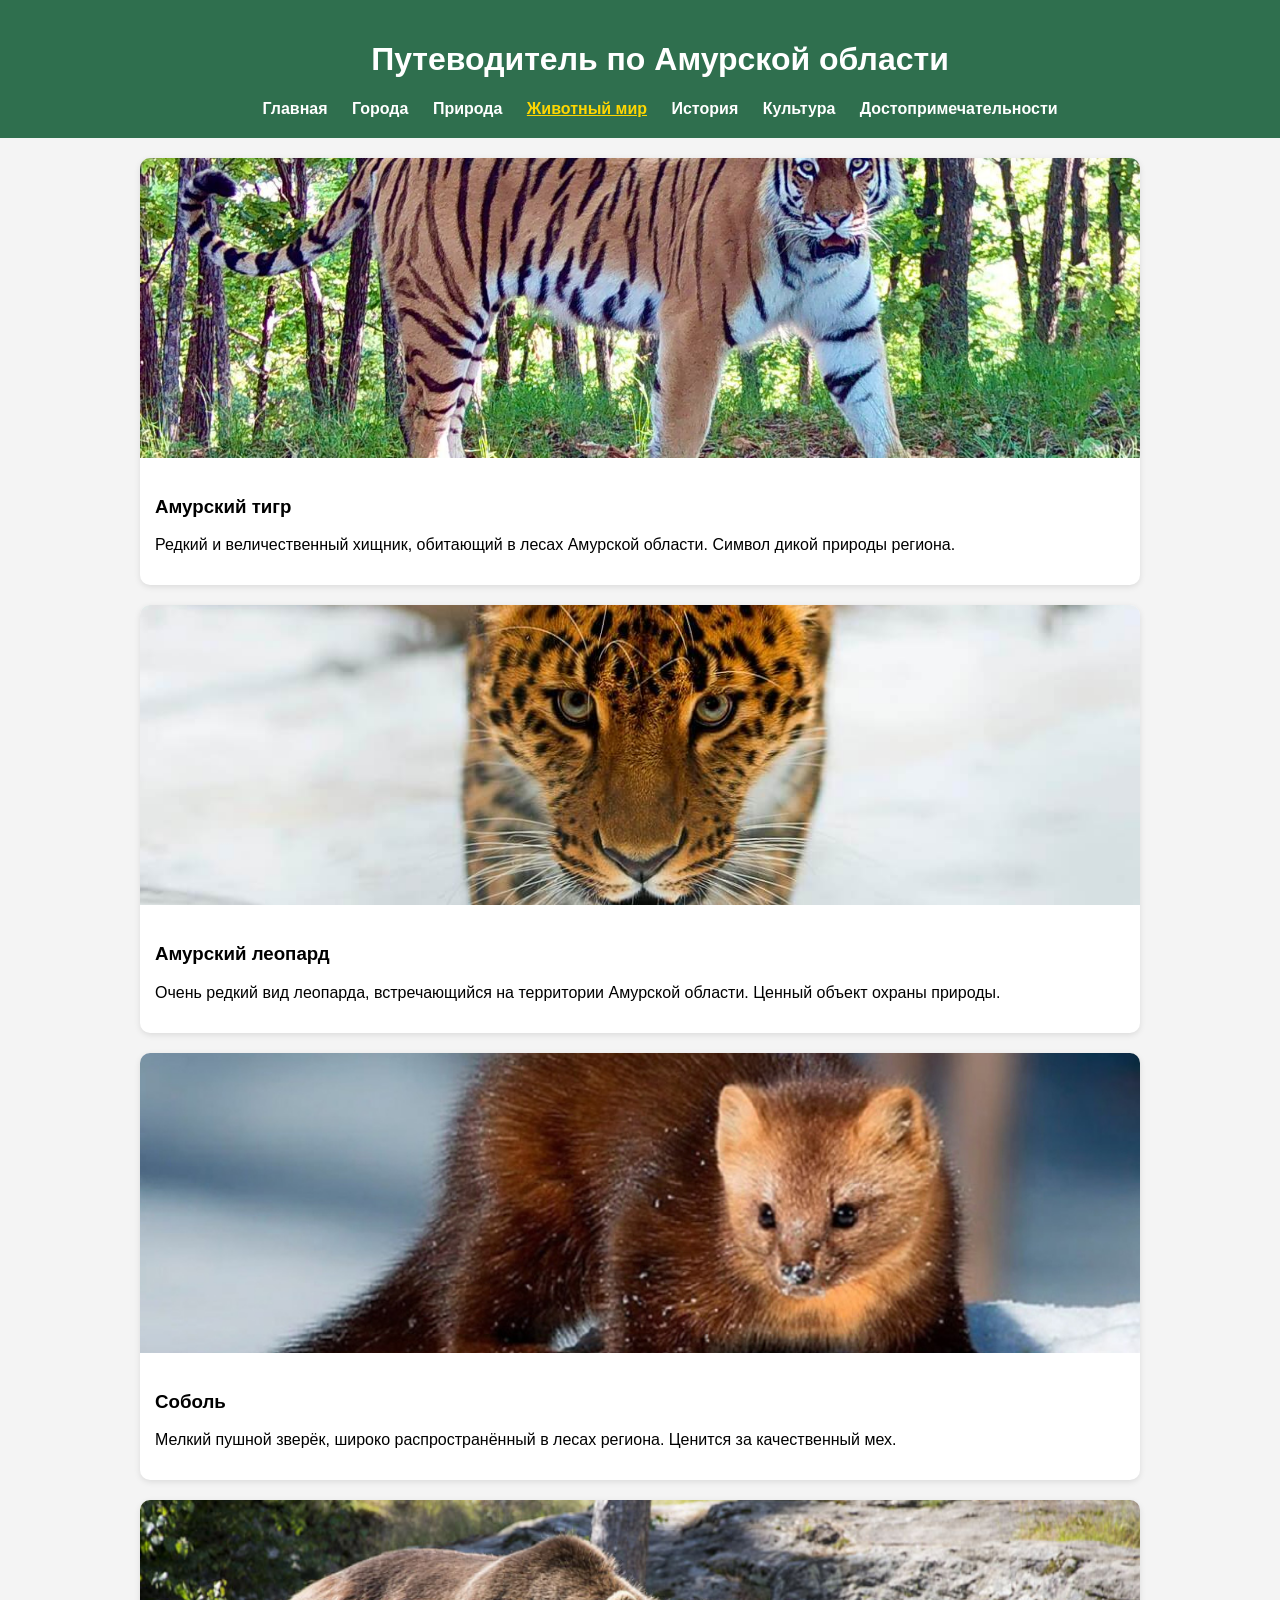
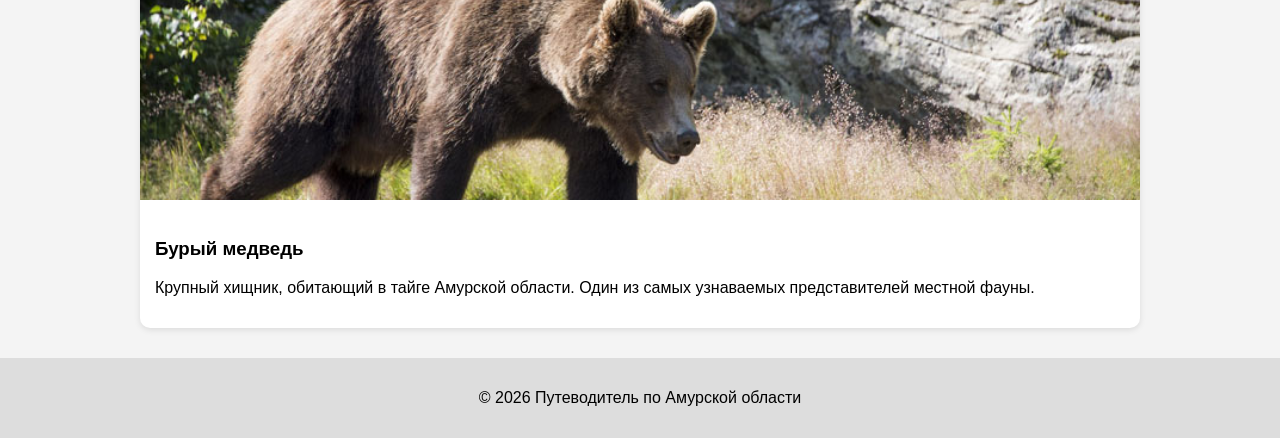
==== animals.html @ 41218011 "Add files via upload" ====
<!DOCTYPE html>
<html lang="ru">
<head>
    <meta charset="UTF-8">
    <title>Животный мир - Путеводитель по Амурской области</title>
    <style>
        body {
            font-family: Arial, sans-serif;
            margin: 0;
            background-color: #f4f4f4;
        }

        header {
            background-color: #2f6f4e;
            color: white;
            padding: 20px;
            text-align: center;
            position: fixed;
            top: 0;
            width: 100%;
            z-index: 1000;
        }

        nav {
            margin-top: 10px;
        }

        nav a {
            color: white;
            text-decoration: none;
            margin: 0 10px;
            font-weight: bold;
        }

        nav a:hover {
            text-decoration: underline;
        }

        nav a.active {
            color: #ffd700;
            text-decoration: underline;
        }

        .container {
            max-width: 1000px;
            margin: 100px auto 20px auto; /* отступ сверху под меню */
            padding-top: 10px;
        }

        h2 {
            padding-top: 60px; /* учитываем фиксированное меню */
            margin-top: -60px; /* корректный переход по якорю */
        }

        .place {
            background: white;
            border-radius: 10px;
            overflow: hidden;
            margin-bottom: 20px;
            box-shadow: 0 2px 6px rgba(0,0,0,0.1);
        }

        .place img {
            width: 100%;
            height: 300px;
            object-fit: cover;
        }

        .place-content {
            padding: 15px;
        }

        footer {
            text-align: center;
            padding: 15px;
            background: #ddd;
            margin-top: 30px;
        }
    </style>
</head>
<body>

<header>
    <h1>Путеводитель по Амурской области</h1>
    <nav>
        <a href="index.html">Главная</a>
        <a href="cities.html">Города</a>
        <a href="nature.html">Природа</a>
        <a href="animals.html" class="active">Животный мир</a>
        <a href="history.html">История</a>
        <a href="culture.html">Культура</a>
        <a href="sights.html">Достопримечательности</a>
    </nav>
</header>

<div class="container">
    <h2 id="animals">Животный мир Амурской области</h2>

    <div class="place">
        <img src="images/tiger.jpg" alt="Амурский тигр">
        <div class="place-content">
            <h3>Амурский тигр</h3>
            <p>Редкий и величественный хищник, обитающий в лесах Амурской области. Символ дикой природы региона.</p>
        </div>
    </div>

    <div class="place">
        <img src="images/leopard.jpg" alt="Амурский леопард">
        <div class="place-content">
            <h3>Амурский леопард</h3>
            <p>Очень редкий вид леопарда, встречающийся на территории Амурской области. Ценный объект охраны природы.</p>
        </div>
    </div>

    <div class="place">
        <img src="images/sable.jpg" alt="Соболь">
        <div class="place-content">
            <h3>Соболь</h3>
            <p>Мелкий пушной зверёк, широко распространённый в лесах региона. Ценится за качественный мех.</p>
        </div>
    </div>

    <div class="place">
        <img src="images/bear.jpg" alt="Медведь">
        <div class="place-content">
            <h3>Бурый медведь</h3>
            <p>Крупный хищник, обитающий в тайге Амурской области. Один из самых узнаваемых представителей местной фауны.</p>
        </div>
    </div>

</div>

<footer>
    <p>© 2026 Путеводитель по Амурской области</p>
</footer>

</body>
</html>
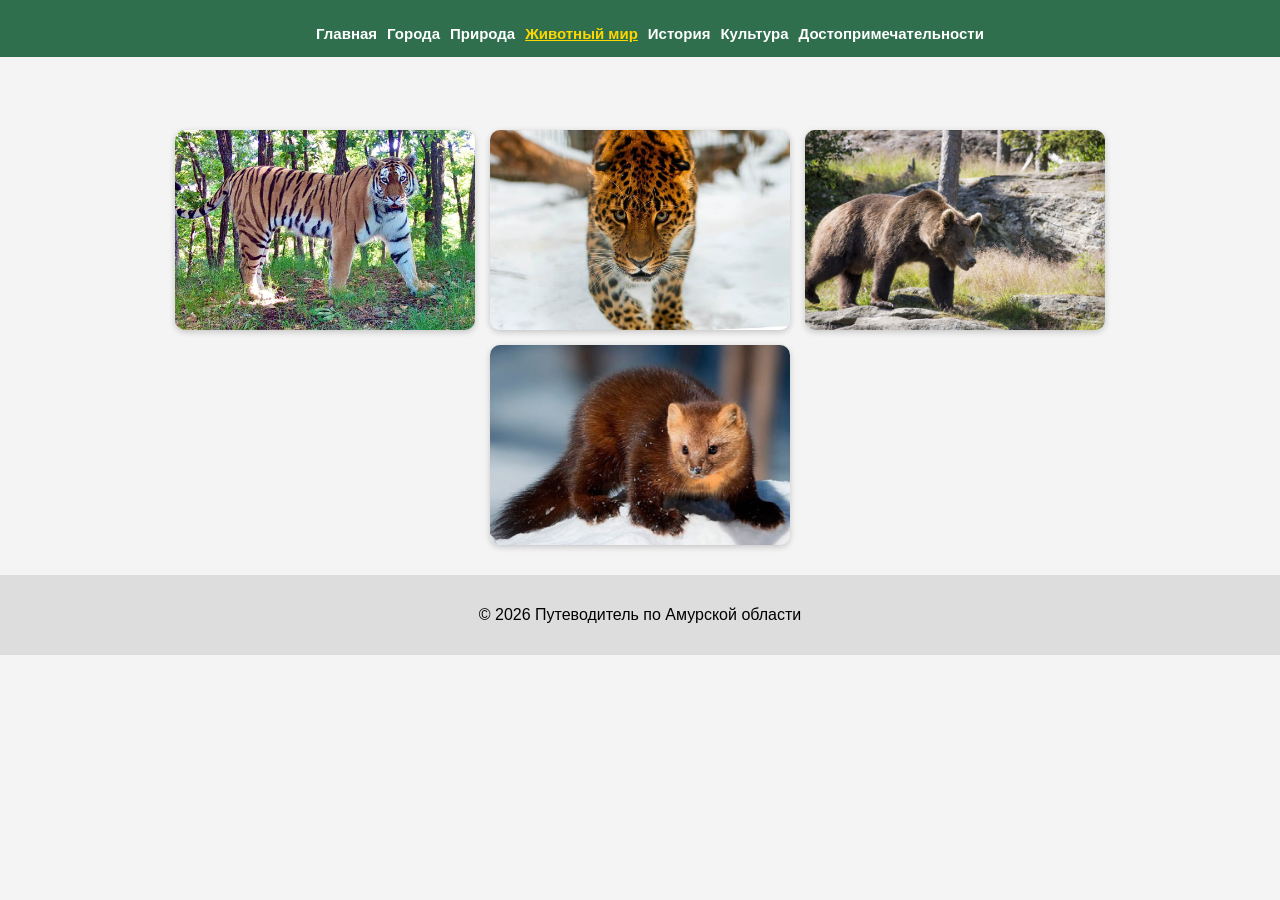
==== commit cba73ffa: "Add files via upload" ====
--- a/animals.html
+++ b/animals.html
@@ -2,86 +2,18 @@
 <html lang="ru">
 <head>
     <meta charset="UTF-8">
+    <meta name="viewport" content="width=device-width, initial-scale=1.0">
     <title>Животный мир - Путеводитель по Амурской области</title>
-    <style>
-        body {
-            font-family: Arial, sans-serif;
-            margin: 0;
-            background-color: #f4f4f4;
-        }
 
-        header {
-            background-color: #2f6f4e;
-            color: white;
-            padding: 20px;
-            text-align: center;
-            position: fixed;
-            top: 0;
-            width: 100%;
-            z-index: 1000;
-        }
-
-        nav {
-            margin-top: 10px;
-        }
-
-        nav a {
-            color: white;
-            text-decoration: none;
-            margin: 0 10px;
-            font-weight: bold;
-        }
-
-        nav a:hover {
-            text-decoration: underline;
-        }
-
-        nav a.active {
-            color: #ffd700;
-            text-decoration: underline;
-        }
-
-        .container {
-            max-width: 1000px;
-            margin: 100px auto 20px auto; /* отступ сверху под меню */
-            padding-top: 10px;
-        }
-
-        h2 {
-            padding-top: 60px; /* учитываем фиксированное меню */
-            margin-top: -60px; /* корректный переход по якорю */
-        }
-
-        .place {
-            background: white;
-            border-radius: 10px;
-            overflow: hidden;
-            margin-bottom: 20px;
-            box-shadow: 0 2px 6px rgba(0,0,0,0.1);
-        }
-
-        .place img {
-            width: 100%;
-            height: 300px;
-            object-fit: cover;
-        }
-
-        .place-content {
-            padding: 15px;
-        }
-
-        footer {
-            text-align: center;
-            padding: 15px;
-            background: #ddd;
-            margin-top: 30px;
-        }
-    </style>
+    <link rel="stylesheet" href="css/style.css">
 </head>
 <body>
 
+<div id="splash">
+    <h1>Амурская область</h1>
+</div>
+
 <header>
-    <h1>Путеводитель по Амурской области</h1>
     <nav>
         <a href="index.html">Главная</a>
         <a href="cities.html">Города</a>
@@ -94,39 +26,18 @@
 </header>
 
 <div class="container">
-    <h2 id="animals">Животный мир Амурской области</h2>
-
-    <div class="place">
-        <img src="images/tiger.jpg" alt="Амурский тигр">
-        <div class="place-content">
-            <h3>Амурский тигр</h3>
-            <p>Редкий и величественный хищник, обитающий в лесах Амурской области. Символ дикой природы региона.</p>
-        </div>
-    </div>
-
-    <div class="place">
-        <img src="images/leopard.jpg" alt="Амурский леопард">
-        <div class="place-content">
-            <h3>Амурский леопард</h3>
-            <p>Очень редкий вид леопарда, встречающийся на территории Амурской области. Ценный объект охраны природы.</p>
-        </div>
-    </div>
-
-    <div class="place">
-        <img src="images/sable.jpg" alt="Соболь">
-        <div class="place-content">
-            <h3>Соболь</h3>
-            <p>Мелкий пушной зверёк, широко распространённый в лесах региона. Ценится за качественный мех.</p>
-        </div>
-    </div>
-
-    <div class="place">
-        <img src="images/bear.jpg" alt="Медведь">
-        <div class="place-content">
-            <h3>Бурый медведь</h3>
-            <p>Крупный хищник, обитающий в тайге Амурской области. Один из самых узнаваемых представителей местной фауны.</p>
-        </div>
-    </div>
+    <div class="place" style="animation-delay:0s;">
+<img src="images/tiger.jpg" alt="Амурский тигр">
+</div>
+    <div class="place" style="animation-delay:0.1s;">
+<img src="images/leopard.jpg" alt="Амурский леопард">
+</div>
+    <div class="place" style="animation-delay:0.2s;">
+<img src="images/bear.jpg" alt="Медведь">
+</div>
+    <div class="place" style="animation-delay:0.3s;">
+<img src="images/sable.jpg" alt="Соболь">
+</div>
 
 </div>
 
--- a/css/style.css
+++ b/css/style.css
@@ -0,0 +1,148 @@
+/* Общие стили */
+body {
+    font-family: Arial, sans-serif;
+    margin: 0;
+    background-color: #f4f4f4;
+}
+
+header {
+    background-color: #2f6f4e;
+    color: white;
+    padding: 15px 10px;
+    text-align: center;
+    position: fixed;
+    top: 0;
+    width: 100%;
+    z-index: 1000;
+}
+
+header h1 {
+    margin: 0;
+    font-size: 24px;
+}
+
+nav {
+    margin-top: 10px;
+    display: flex;
+    flex-wrap: wrap;
+    justify-content: center;
+    gap: 10px;
+}
+
+nav a {
+    color: white;
+    text-decoration: none;
+    font-weight: bold;
+    font-size: 15px;
+}
+
+nav a:hover {
+    text-decoration: underline;
+}
+
+nav a.active {
+    color: #ffd700;
+    text-decoration: underline;
+}
+
+.container {
+    max-width: 1200px;
+    margin: 130px auto 20px auto;
+    display: flex;
+    flex-wrap: wrap;
+    gap: 15px;
+    justify-content: center;
+    padding: 0 10px;
+}
+
+.place {
+    width: 300px;
+    height: 200px;
+    overflow: hidden;
+    border-radius: 10px;
+    box-shadow: 0 2px 6px rgba(0,0,0,0.2);
+    transition: transform 0.5s, box-shadow 0.5s;
+    cursor: pointer;
+    opacity: 0;
+    transform: translateY(20px);
+    animation: fadeInUp 0.8s forwards;
+}
+
+.place img {
+    width: 100%;
+    height: 100%;
+    object-fit: cover;
+    transition: transform 0.5s;
+}
+
+.place:hover {
+    transform: scale(1.05);
+    box-shadow: 0 8px 20px rgba(0,0,0,0.3);
+}
+
+.place:hover img {
+    transform: scale(1.1) rotate(2deg);
+}
+
+@keyframes fadeInUp {
+    to {
+        opacity: 1;
+        transform: translateY(0);
+    }
+}
+
+footer {
+    text-align: center;
+    padding: 15px;
+    background: #ddd;
+    margin-top: 30px;
+}
+
+/* 📱 Адаптация под телефоны */
+@media (max-width: 768px) {
+    header h1 {
+        font-size: 20px;
+    }
+
+    nav a {
+        font-size: 14px;
+    }
+
+    .place {
+        width: 100%;
+        max-width: 350px;
+        height: 220px;
+    }
+}
+
+/* Экран-заставка */
+#splash {
+    position: fixed;
+    top: 0;
+    left: 0;
+    width: 100%;
+    height: 100%;
+    background-color: #2f6f4e;
+    display: flex;
+    align-items: center;
+    justify-content: center;
+    z-index: 2000;
+    animation: splashFade 1.5s forwards;
+}
+
+#splash h1 {
+    color: white;
+    font-size: 32px;
+    animation: zoomIn 1s ease;
+}
+
+@keyframes splashFade {
+    0%   { opacity: 1; }
+    70%  { opacity: 1; }
+    100% { opacity: 0; visibility: hidden; }
+}
+
+@keyframes zoomIn {
+    from { transform: scale(0.8); }
+    to   { transform: scale(1); }
+}
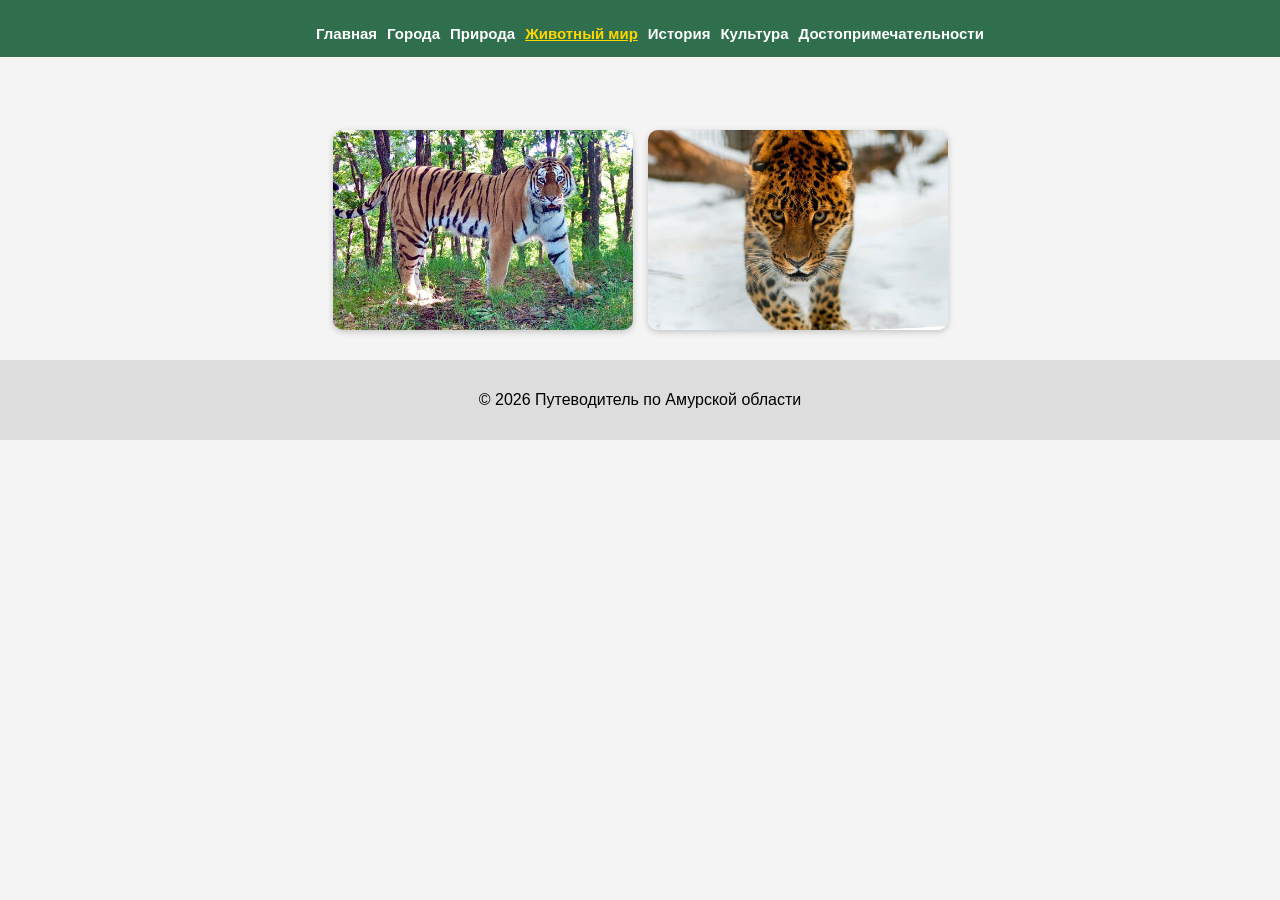
==== commit bb0cfbb4: "Add files via upload" ====
--- a/animals.html
+++ b/animals.html
@@ -3,8 +3,7 @@
 <head>
     <meta charset="UTF-8">
     <meta name="viewport" content="width=device-width, initial-scale=1.0">
-    <title>Животный мир - Путеводитель по Амурской области</title>
-
+    <title>Животный мир - Амурская область</title>
     <link rel="stylesheet" href="css/style.css">
 </head>
 <body>
@@ -27,23 +26,29 @@
 
 <div class="container">
     <div class="place" style="animation-delay:0s;">
-<img src="images/tiger.jpg" alt="Амурский тигр">
-</div>
+        <img src="images/tiger.jpg" alt="Амурский тигр">
+    </div>
     <div class="place" style="animation-delay:0.1s;">
-<img src="images/leopard.jpg" alt="Амурский леопард">
-</div>
-    <div class="place" style="animation-delay:0.2s;">
-<img src="images/bear.jpg" alt="Медведь">
-</div>
-    <div class="place" style="animation-delay:0.3s;">
-<img src="images/sable.jpg" alt="Соболь">
-</div>
-
+        <img src="images/leopard.jpg" alt="Ирбис (леопард)">
+    </div>
 </div>
 
 <footer>
     <p>© 2026 Путеводитель по Амурской области</p>
 </footer>
 
+<script>
+document.addEventListener('DOMContentLoaded', function() {
+    const splash = document.getElementById('splash');
+    if (!sessionStorage.getItem('splashShown')) {
+        sessionStorage.setItem('splashShown', 'true');
+        setTimeout(() => splash.classList.add('fade-out'), 1000);
+        setTimeout(() => splash.style.display = 'none', 2000);
+    } else {
+        splash.style.display = 'none';
+    }
+});
+</script>
+
 </body>
 </html>
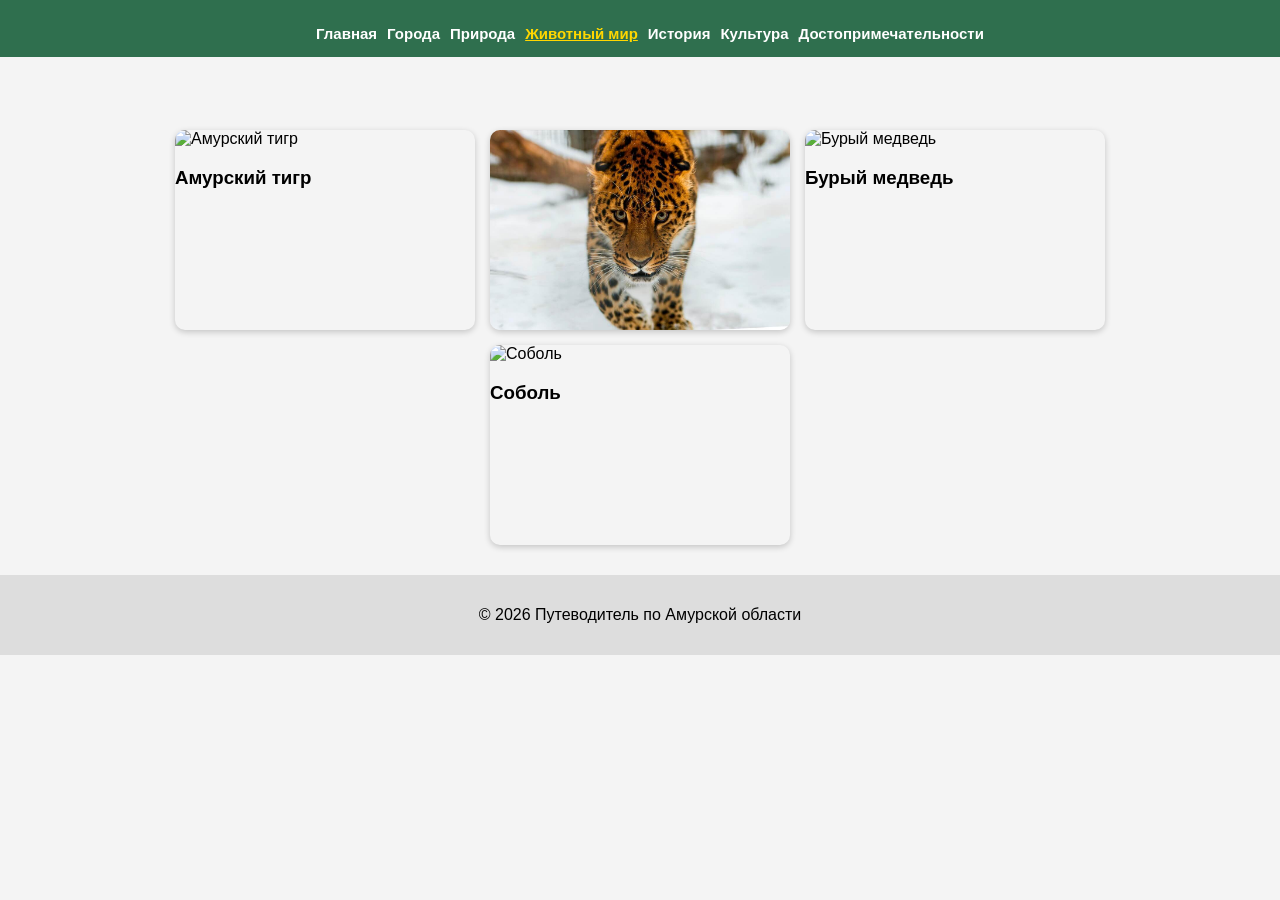
==== commit b25c3ac7: "Add files via upload" ====
--- a/animals.html
+++ b/animals.html
@@ -8,9 +8,7 @@
 </head>
 <body>
 
-<div id="splash">
-    <h1>Амурская область</h1>
-</div>
+<div id="splash"><h1>Амурская область</h1></div>
 
 <header>
     <nav>
@@ -26,10 +24,20 @@
 
 <div class="container">
     <div class="place" style="animation-delay:0s;">
-        <img src="images/tiger.jpg" alt="Амурский тигр">
+        <img src="images/amur_tiger.jpg" alt="Амурский тигр">
+        <div class="place-content"><h3>Амурский тигр</h3></div>
     </div>
     <div class="place" style="animation-delay:0.1s;">
-        <img src="images/leopard.jpg" alt="Ирбис (леопард)">
+        <img src="images/leopard.jpg" alt="Дальневосточный леопард">
+        <div class="place-content"><h3>Дальневосточный леопард</h3></div>
+    </div>
+    <div class="place" style="animation-delay:0.2s;">
+        <img src="images/brown_bear.jpg" alt="Бурый медведь">
+        <div class="place-content"><h3>Бурый медведь</h3></div>
+    </div>
+    <div class="place" style="animation-delay:0.3s;">
+        <img src="images/sobol.jpg" alt="Соболь">
+        <div class="place-content"><h3>Соболь</h3></div>
     </div>
 </div>
 
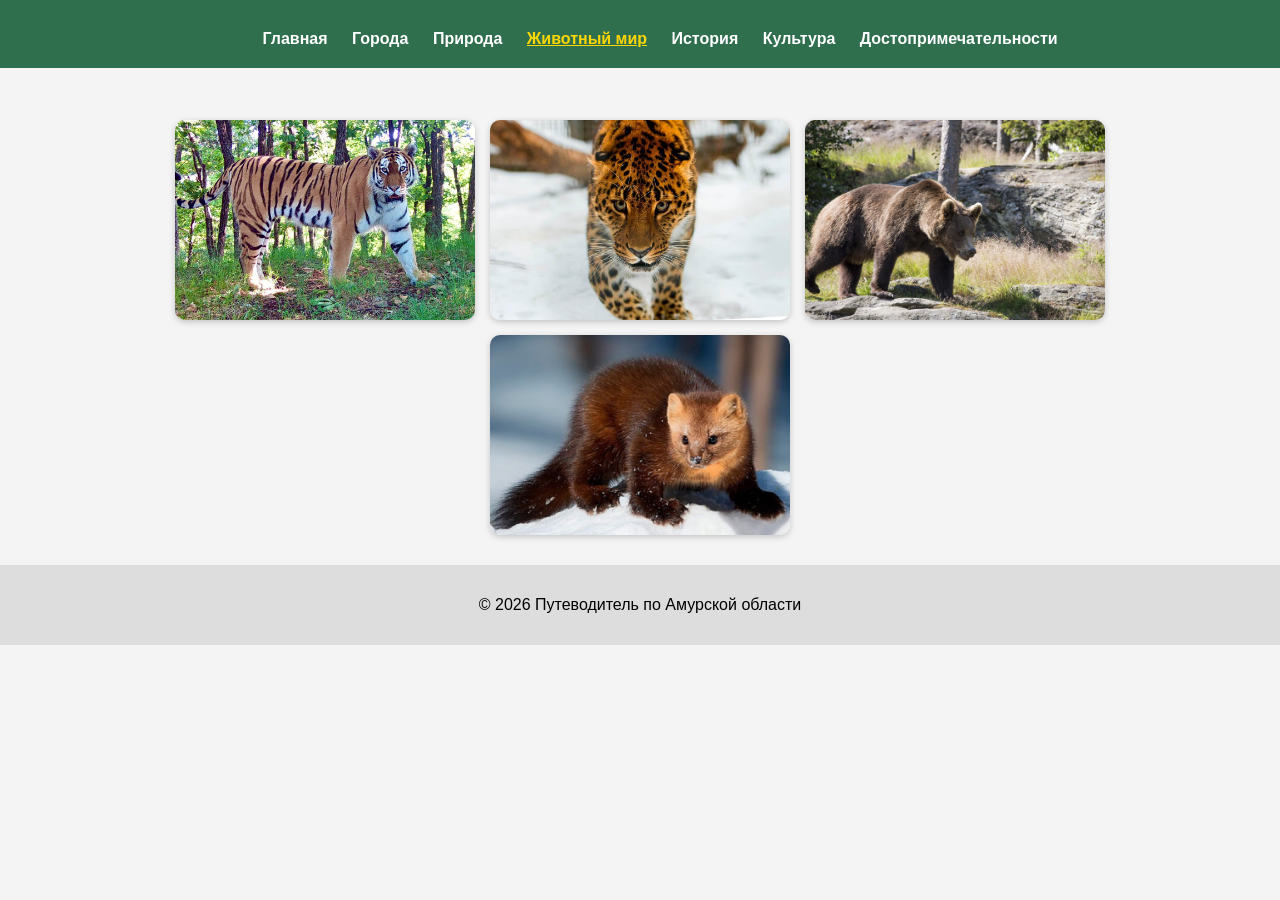
==== commit 137d67f7: "Add files via upload" ====
--- a/animals.html
+++ b/animals.html
@@ -3,12 +3,10 @@
 <head>
     <meta charset="UTF-8">
     <meta name="viewport" content="width=device-width, initial-scale=1.0">
-    <title>Животный мир - Амурская область</title>
+    <title>Животный мир - Путеводитель по Амурской области</title>
     <link rel="stylesheet" href="css/style.css">
 </head>
 <body>
-
-<div id="splash"><h1>Амурская область</h1></div>
 
 <header>
     <nav>
@@ -23,40 +21,27 @@
 </header>
 
 <div class="container">
-    <div class="place" style="animation-delay:0s;">
+    <a href="#" class="place" style="animation-delay:0s;">
         <img src="images/amur_tiger.jpg" alt="Амурский тигр">
-        <div class="place-content"><h3>Амурский тигр</h3></div>
-    </div>
-    <div class="place" style="animation-delay:0.1s;">
-        <img src="images/leopard.jpg" alt="Дальневосточный леопард">
-        <div class="place-content"><h3>Дальневосточный леопард</h3></div>
-    </div>
-    <div class="place" style="animation-delay:0.2s;">
+        <div class="place-content">Амурский тигр</div>
+    </a>
+    <a href="#" class="place" style="animation-delay:0.1s;">
+        <img src="images/far_east_leopard.jpg" alt="Дальневосточный леопард">
+        <div class="place-content">Дальневосточный леопард</div>
+    </a>
+    <a href="#" class="place" style="animation-delay:0.2s;">
         <img src="images/brown_bear.jpg" alt="Бурый медведь">
-        <div class="place-content"><h3>Бурый медведь</h3></div>
-    </div>
-    <div class="place" style="animation-delay:0.3s;">
+        <div class="place-content">Бурый медведь</div>
+    </a>
+    <a href="#" class="place" style="animation-delay:0.3s;">
         <img src="images/sobol.jpg" alt="Соболь">
-        <div class="place-content"><h3>Соболь</h3></div>
-    </div>
+        <div class="place-content">Соболь</div>
+    </a>
 </div>
 
 <footer>
     <p>© 2026 Путеводитель по Амурской области</p>
 </footer>
 
-<script>
-document.addEventListener('DOMContentLoaded', function() {
-    const splash = document.getElementById('splash');
-    if (!sessionStorage.getItem('splashShown')) {
-        sessionStorage.setItem('splashShown', 'true');
-        setTimeout(() => splash.classList.add('fade-out'), 1000);
-        setTimeout(() => splash.style.display = 'none', 2000);
-    } else {
-        splash.style.display = 'none';
-    }
-});
-</script>
-
 </body>
 </html>
--- a/css/style.css
+++ b/css/style.css
@@ -1,4 +1,3 @@
-/* Общие стили */
 body {
     font-family: Arial, sans-serif;
     margin: 0;
@@ -8,7 +7,7 @@
 header {
     background-color: #2f6f4e;
     color: white;
-    padding: 15px 10px;
+    padding: 20px;
     text-align: center;
     position: fixed;
     top: 0;
@@ -16,24 +15,15 @@
     z-index: 1000;
 }
 
-header h1 {
-    margin: 0;
-    font-size: 24px;
-}
-
 nav {
     margin-top: 10px;
-    display: flex;
-    flex-wrap: wrap;
-    justify-content: center;
-    gap: 10px;
 }
 
 nav a {
     color: white;
     text-decoration: none;
+    margin: 0 10px;
     font-weight: bold;
-    font-size: 15px;
 }
 
 nav a:hover {
@@ -47,12 +37,11 @@
 
 .container {
     max-width: 1200px;
-    margin: 130px auto 20px auto;
+    margin: 120px auto 20px auto;
     display: flex;
     flex-wrap: wrap;
     gap: 15px;
     justify-content: center;
-    padding: 0 10px;
 }
 
 .place {
@@ -63,6 +52,7 @@
     box-shadow: 0 2px 6px rgba(0,0,0,0.2);
     transition: transform 0.5s, box-shadow 0.5s;
     cursor: pointer;
+    position: relative;
     opacity: 0;
     transform: translateY(20px);
     animation: fadeInUp 0.8s forwards;
@@ -84,6 +74,27 @@
     transform: scale(1.1) rotate(2deg);
 }
 
+/* Текст при наведении */
+.place-content {
+    position: absolute;
+    bottom: 0;
+    left: 0;
+    right: 0;
+    background: rgba(0, 0, 0, 0.6);
+    color: #fff;
+    font-size: 16px;
+    text-align: center;
+    padding: 8px 0;
+    opacity: 0;
+    transform: translateY(100%);
+    transition: opacity 0.3s, transform 0.3s;
+}
+
+.place:hover .place-content {
+    opacity: 1;
+    transform: translateY(0);
+}
+
 @keyframes fadeInUp {
     to {
         opacity: 1;
@@ -97,52 +108,3 @@
     background: #ddd;
     margin-top: 30px;
 }
-
-/* 📱 Адаптация под телефоны */
-@media (max-width: 768px) {
-    header h1 {
-        font-size: 20px;
-    }
-
-    nav a {
-        font-size: 14px;
-    }
-
-    .place {
-        width: 100%;
-        max-width: 350px;
-        height: 220px;
-    }
-}
-
-/* Экран-заставка */
-#splash {
-    position: fixed;
-    top: 0;
-    left: 0;
-    width: 100%;
-    height: 100%;
-    background-color: #2f6f4e;
-    display: flex;
-    align-items: center;
-    justify-content: center;
-    z-index: 2000;
-    animation: splashFade 1.5s forwards;
-}
-
-#splash h1 {
-    color: white;
-    font-size: 32px;
-    animation: zoomIn 1s ease;
-}
-
-@keyframes splashFade {
-    0%   { opacity: 1; }
-    70%  { opacity: 1; }
-    100% { opacity: 0; visibility: hidden; }
-}
-
-@keyframes zoomIn {
-    from { transform: scale(0.8); }
-    to   { transform: scale(1); }
-}
